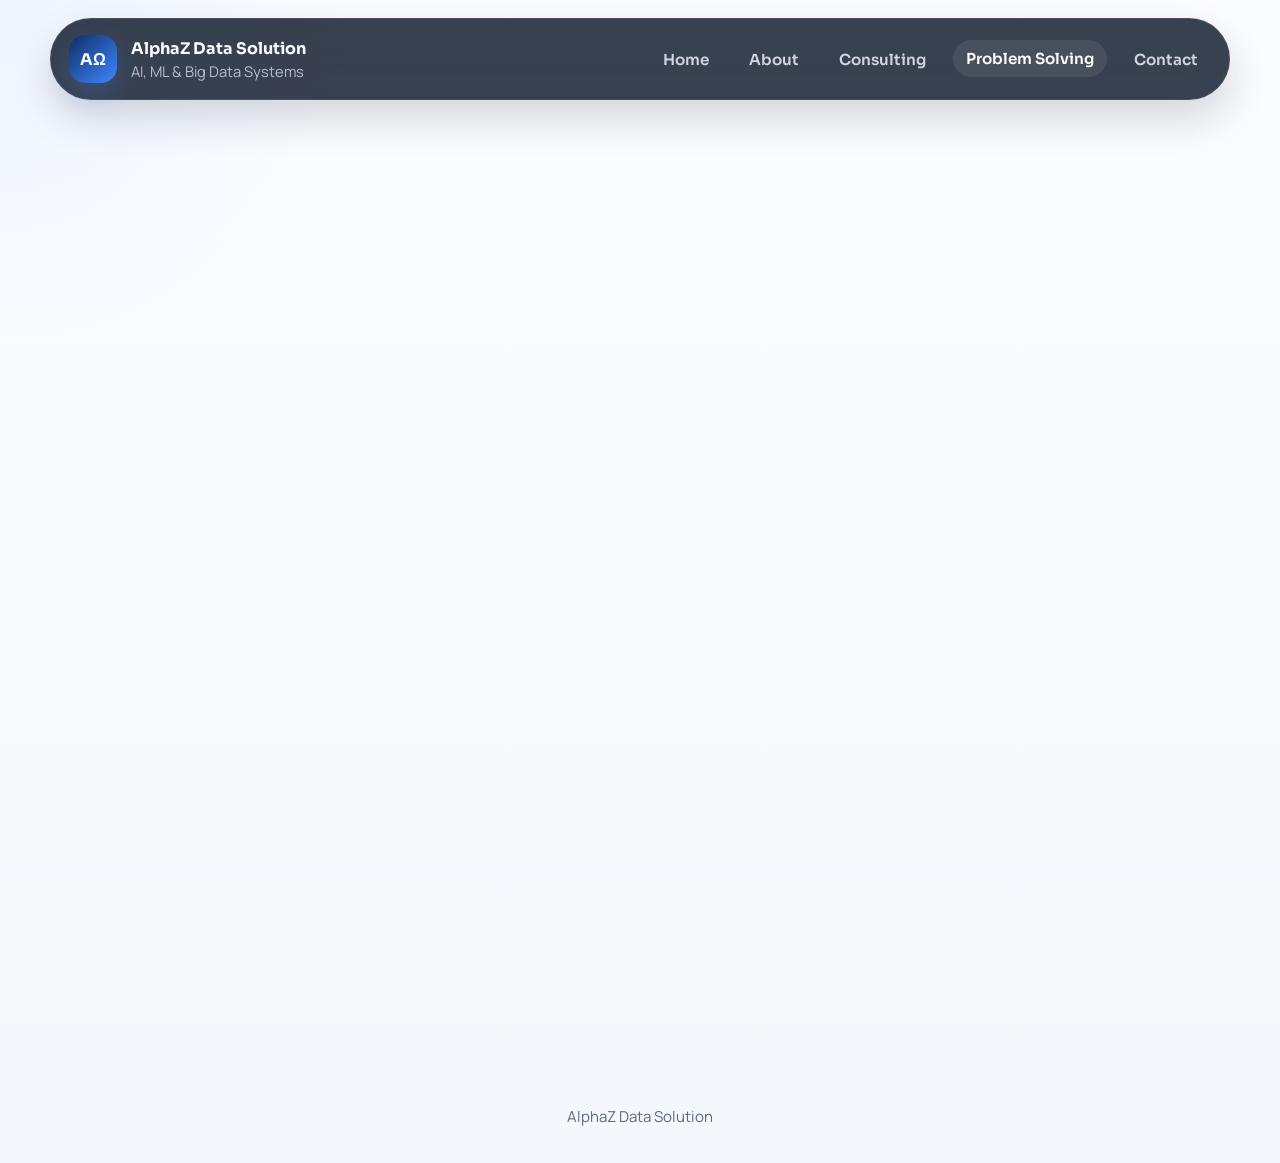
==== problem-solving.html @ e4e2a7d7 "Add files via upload" ====
<!DOCTYPE html>
<html lang="en">
  <head>
    <meta charset="UTF-8" />
    <meta name="viewport" content="width=device-width, initial-scale=1.0" />
    <title>Problem Solving | AlphaZ Data Solution</title>
    <meta
      name="description"
      content="How AlphaZ Data Solution approaches practical AI, machine learning, and analytics problems for institutions and research teams."
    />
    <link rel="preconnect" href="https://fonts.googleapis.com" />
    <link rel="preconnect" href="https://fonts.gstatic.com" crossorigin />
    <link
      href="https://fonts.googleapis.com/css2?family=Manrope:wght@400;500;600;700;800&family=Sora:wght@500;600;700;800&display=swap"
      rel="stylesheet"
    />
    <link rel="stylesheet" href="./styles.css" />
  </head>
  <body class="problem-page">
    <div class="page-shell">
      <header class="site-header">
        <a class="brand" href="./index.html">
          <span class="brand-mark">AΩ</span>
          <span class="brand-copy">
            <strong>AlphaZ Data Solution</strong>
            <span>AI, ML & Big Data Systems</span>
          </span>
        </a>
        <nav class="site-nav">
          <a href="./index.html">Home</a>
          <a href="./about.html">About</a>
          <a href="./consulting.html">Consulting</a>
          <a class="active" href="./problem-solving.html">Problem Solving</a>
          <a href="./contact.html">Contact</a>
        </nav>
      </header>

      <main>
        <section class="page-hero case-hero reveal">
          <p class="eyebrow">Problem Solving</p>
          <h1>Start with the decision. Then build the method.</h1>
          <p class="lead narrow">
            Good data work becomes easier when the question is clear, the workflow is structured,
            and the result is designed for real use.
          </p>
        </section>

        <section class="section section-tight reveal">
          <div class="case-banner">
            <p>
              Many analytical problems look technical at first, but the real issue is usually
              structure: unclear objectives, fragmented data, or methods that are too fragile for
              the way people actually work.
            </p>
          </div>
        </section>

        <section class="section case-band reveal">
          <div class="section-heading">
            <p class="eyebrow">Approach</p>
            <h2>A brief, realistic process.</h2>
          </div>
          <div class="steps-grid">
            <article class="step-card">
              <span>01</span>
              <h3>Frame the real question</h3>
              <p>Find the actual decision or research need before choosing the method.</p>
            </article>
            <article class="step-card">
              <span>02</span>
              <h3>Build a stable workflow</h3>
              <p>Organize the data and process so the work is reliable, repeatable, and clear.</p>
            </article>
            <article class="step-card">
              <span>03</span>
              <h3>Leave something usable</h3>
              <p>Deliver outputs, guidance, or training that people can continue to use after the work ends.</p>
            </article>
          </div>
        </section>
      </main>

      <footer class="site-footer">
        <p>AlphaZ Data Solution</p>
      </footer>
    </div>

    <script src="./script.js"></script>
  </body>
</html>
---- styles.css ----
:root {
  --bg: #f6f8fc;
  --surface: rgba(255, 255, 255, 0.94);
  --surface-soft: rgba(243, 247, 253, 0.92);
  --ink: #0f1c33;
  --muted: #5d6a83;
  --line: rgba(15, 28, 51, 0.08);
  --brand: #5ba6ff;
  --brand-strong: #2d6fe4;
  --brand-soft: #dfeeff;
  --dark: #091427;
  --dark-2: #10213f;
  --radius: 28px;
  --radius-sm: 20px;
  --shadow: 0 28px 80px rgba(8, 18, 36, 0.08);
  --max-width: 1180px;
}

* {
  box-sizing: border-box;
}

html {
  scroll-behavior: smooth;
}

body {
  margin: 0;
  min-height: 100vh;
  font-family: "Manrope", sans-serif;
  color: var(--ink);
  background:
    radial-gradient(circle at top left, rgba(91, 166, 255, 0.08), transparent 20%),
    linear-gradient(180deg, #fbfcff 0%, #f4f7fb 100%);
}

.page-shell {
  width: min(calc(100% - 32px), var(--max-width));
  margin: 0 auto;
  padding-bottom: 36px;
}

.site-header {
  position: sticky;
  top: 14px;
  z-index: 20;
  display: flex;
  align-items: center;
  justify-content: space-between;
  gap: 18px;
  margin: 18px 0 28px;
  padding: 16px 18px;
  border: 1px solid rgba(255, 255, 255, 0.08);
  border-radius: 999px;
  background: rgba(8, 18, 36, 0.8);
  backdrop-filter: blur(18px) saturate(140%);
  box-shadow: 0 18px 40px rgba(8, 18, 36, 0.16);
}

.brand {
  display: inline-flex;
  align-items: center;
  gap: 14px;
  color: #f8fbff;
  text-decoration: none;
}

.brand-mark {
  display: grid;
  place-items: center;
  width: 48px;
  height: 48px;
  border-radius: 16px;
  background: linear-gradient(135deg, #0f2e67, #3f87ff);
  color: #f8fbff;
  font-family: "Sora", sans-serif;
  font-weight: 700;
  box-shadow: 0 12px 28px rgba(63, 135, 255, 0.24);
}

.brand-copy {
  display: flex;
  flex-direction: column;
  gap: 2px;
}

.brand-copy strong,
.site-nav a,
h1,
h2,
h3 {
  font-family: "Sora", sans-serif;
}

.brand-copy strong {
  color: #f8fbff;
}

.brand-copy span {
  font-size: 0.92rem;
  color: rgba(233, 240, 251, 0.72);
}

.site-nav {
  display: flex;
  flex-wrap: wrap;
  justify-content: flex-end;
  gap: 14px;
}

.site-nav a {
  padding: 9px 13px;
  border-radius: 999px;
  color: rgba(241, 246, 255, 0.82);
  text-decoration: none;
  font-size: 0.95rem;
  font-weight: 600;
  transition: background 180ms ease, color 180ms ease, transform 180ms ease;
}

.site-nav a:hover,
.site-nav a.active {
  background: rgba(255, 255, 255, 0.08);
  color: #ffffff;
  transform: translateY(-1px);
}

.hero,
.page-hero {
  border-radius: var(--radius);
  background:
    radial-gradient(circle at top left, rgba(91, 166, 255, 0.2), transparent 26%),
    linear-gradient(135deg, var(--dark) 0%, var(--dark-2) 55%, #17376d 100%);
  border: 1px solid rgba(255, 255, 255, 0.08);
  box-shadow: 0 34px 100px rgba(8, 18, 36, 0.2);
}

.hero {
  display: grid;
  grid-template-columns: 1fr;
  padding: 88px 58px 74px;
}

.page-hero {
  padding: 62px 52px 54px;
}

.hero-copy,
.about-hero-copy {
  max-width: 780px;
}

.eyebrow {
  margin: 0 0 18px;
  color: rgba(210, 225, 249, 0.88);
  text-transform: uppercase;
  letter-spacing: 0.18em;
  font-size: 0.74rem;
  font-weight: 800;
}

h1 {
  margin: 0;
  max-width: 11ch;
  color: #f8fbff;
  font-size: clamp(3.3rem, 7vw, 6.3rem);
  line-height: 0.92;
  letter-spacing: -0.06em;
  text-wrap: balance;
}

h2 {
  margin: 0;
  font-size: clamp(2rem, 4vw, 3.2rem);
  line-height: 1.02;
  letter-spacing: -0.05em;
  text-wrap: balance;
}

h3 {
  margin: 0 0 10px;
  font-size: 1.18rem;
  line-height: 1.16;
  letter-spacing: -0.03em;
}

.lead,
.section p,
.info-card p,
.contact-panel p,
.contact-details p,
.contact-details a {
  font-size: 1rem;
  line-height: 1.78;
}

.lead {
  margin: 24px 0 0;
  max-width: 42rem;
  color: rgba(230, 238, 250, 0.84);
}

.narrow {
  max-width: 38rem;
}

.hero-actions {
  display: flex;
  flex-wrap: wrap;
  gap: 14px;
  margin-top: 34px;
}

.button {
  display: inline-flex;
  align-items: center;
  justify-content: center;
  min-height: 50px;
  padding: 0 22px;
  border-radius: 999px;
  font-weight: 700;
  text-decoration: none;
  transition: transform 180ms ease, box-shadow 180ms ease, background 180ms ease;
}

.button:hover {
  transform: translateY(-2px);
}

.button-primary {
  color: #f8fbff;
  background: linear-gradient(135deg, #2f74e9, #5ba6ff);
  box-shadow: 0 18px 34px rgba(63, 135, 255, 0.2);
}

.button-secondary {
  color: #f8fbff;
  background: rgba(255, 255, 255, 0.08);
  border: 1px solid rgba(255, 255, 255, 0.12);
}

.section {
  margin-top: 22px;
  padding: 14px 0;
}

.section-heading {
  margin-bottom: 18px;
}

.section p {
  margin: 0;
  color: var(--muted);
}

.two-column,
.contact-panel,
.card-grid {
  display: grid;
  gap: 18px;
}

.two-column {
  grid-template-columns: 1.05fr 0.95fr;
  align-items: start;
}

.card-grid {
  grid-template-columns: repeat(3, minmax(0, 1fr));
}

.info-card,
.contact-panel,
.about-hero-panel,
.contact-details {
  border: 1px solid var(--line);
  border-radius: var(--radius);
  background: var(--surface);
  box-shadow: var(--shadow);
}

.info-card {
  padding: 26px;
  min-height: 100%;
}

.about-band,
.case-band {
  padding: 28px;
  border-radius: var(--radius);
  background: linear-gradient(180deg, rgba(255, 255, 255, 0.82), rgba(243, 247, 253, 0.94));
  border: 1px solid var(--line);
}

.about-hero {
  display: grid;
  grid-template-columns: 1.2fr 0.8fr;
  gap: 20px;
  align-items: stretch;
}

.about-hero-panel {
  padding: 28px;
  background:
    linear-gradient(135deg, rgba(10, 20, 39, 0.98), rgba(23, 55, 109, 0.98));
  border-color: rgba(255, 255, 255, 0.08);
}

.about-hero-panel .eyebrow,
.about-hero-panel h3,
.about-hero-panel p {
  color: #f8fbff;
}

.about-hero-panel p {
  color: rgba(229, 237, 249, 0.8);
}

.steps-grid {
  display: grid;
  grid-template-columns: repeat(3, minmax(0, 1fr));
  gap: 18px;
}

.step-card {
  padding: 26px;
  border-radius: var(--radius-sm);
  border: 1px solid var(--line);
  background: var(--surface);
}

.step-card span,
.text-link {
  color: var(--brand-strong);
  font-weight: 800;
  text-transform: uppercase;
  letter-spacing: 0.12em;
  font-size: 0.78rem;
}

.step-card p {
  color: var(--muted);
  margin: 0;
}

.case-banner {
  display: grid;
  gap: 16px;
}

.contact-panel {
  grid-template-columns: 0.95fr 1.05fr;
  padding: 28px;
  background: linear-gradient(180deg, #ffffff 0%, #f5f8fd 100%);
}

.contact-details {
  display: grid;
  gap: 12px;
  padding: 24px;
  border-radius: var(--radius-sm);
  background: var(--surface-soft);
}

.contact-details p,
.contact-details a {
  margin: 0;
  color: var(--ink);
  text-decoration: none;
}

.text-link {
  display: inline-block;
  margin-top: 16px;
  text-decoration: none;
}

.site-footer {
  padding: 18px 4px 0;
}

.site-footer p {
  margin: 0;
  color: var(--muted);
  text-align: center;
  font-size: 0.94rem;
}

.reveal {
  opacity: 0;
  transform: translateY(20px);
  transition: opacity 560ms ease, transform 560ms ease;
}

.reveal.is-visible {
  opacity: 1;
  transform: translateY(0);
}

@media (max-width: 980px) {
  .site-header,
  .about-hero,
  .two-column,
  .card-grid,
  .steps-grid,
  .contact-panel {
    grid-template-columns: 1fr;
  }

  .site-header {
    border-radius: 28px;
    align-items: flex-start;
    padding: 18px;
  }

  .site-nav {
    justify-content: flex-start;
  }

  .hero {
    padding: 64px 32px 56px;
  }

  .page-hero,
  .about-band,
  .case-band {
    padding: 34px 28px;
  }
}

@media (max-width: 720px) {
  .page-shell {
    width: min(calc(100% - 18px), var(--max-width));
  }

  .hero {
    padding: 52px 24px 44px;
  }

  .page-hero,
  .about-band,
  .case-band,
  .info-card,
  .contact-panel,
  .about-hero-panel,
  .contact-details,
  .step-card {
    padding: 22px;
  }

  h1 {
    font-size: clamp(2.7rem, 12vw, 4.4rem);
  }

  h2 {
    font-size: clamp(1.8rem, 8vw, 2.6rem);
  }
}
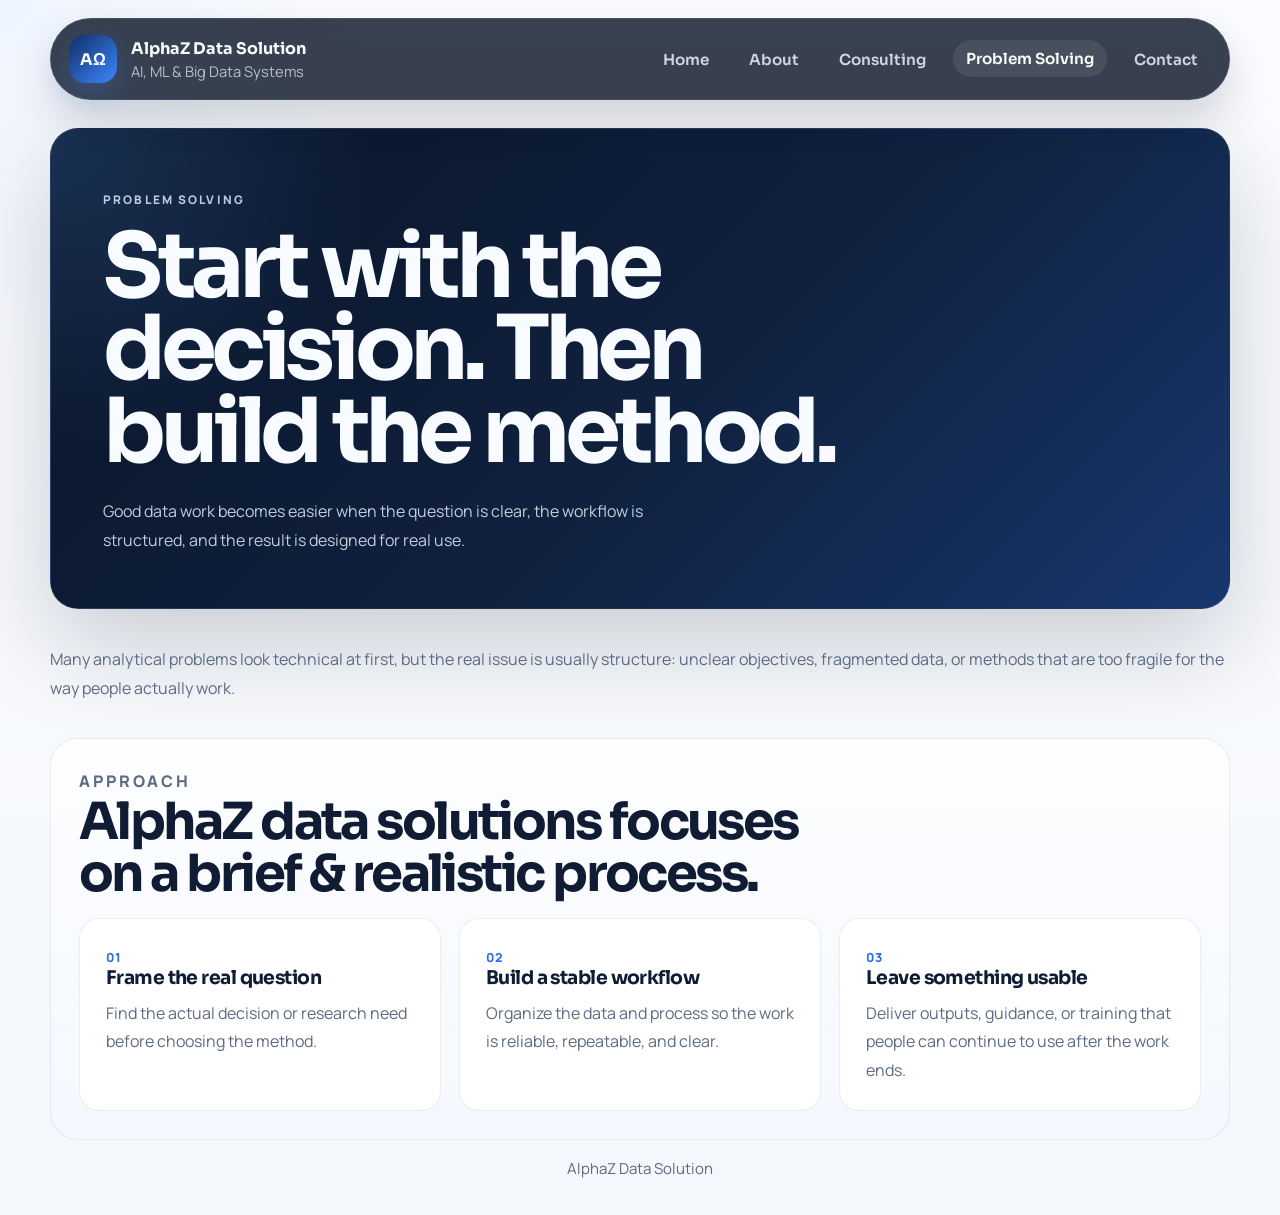
==== commit 5fdb4ba6: "Update section heading for clarity" ====
--- a/problem-solving.html
+++ b/problem-solving.html
@@ -58,7 +58,7 @@
         <section class="section case-band reveal">
           <div class="section-heading">
             <p class="eyebrow">Approach</p>
-            <h2>A brief, realistic process.</h2>
+            <h2>AlphaZ data solutions focuses on a brief & realistic process.</h2>
           </div>
           <div class="steps-grid">
             <article class="step-card">
